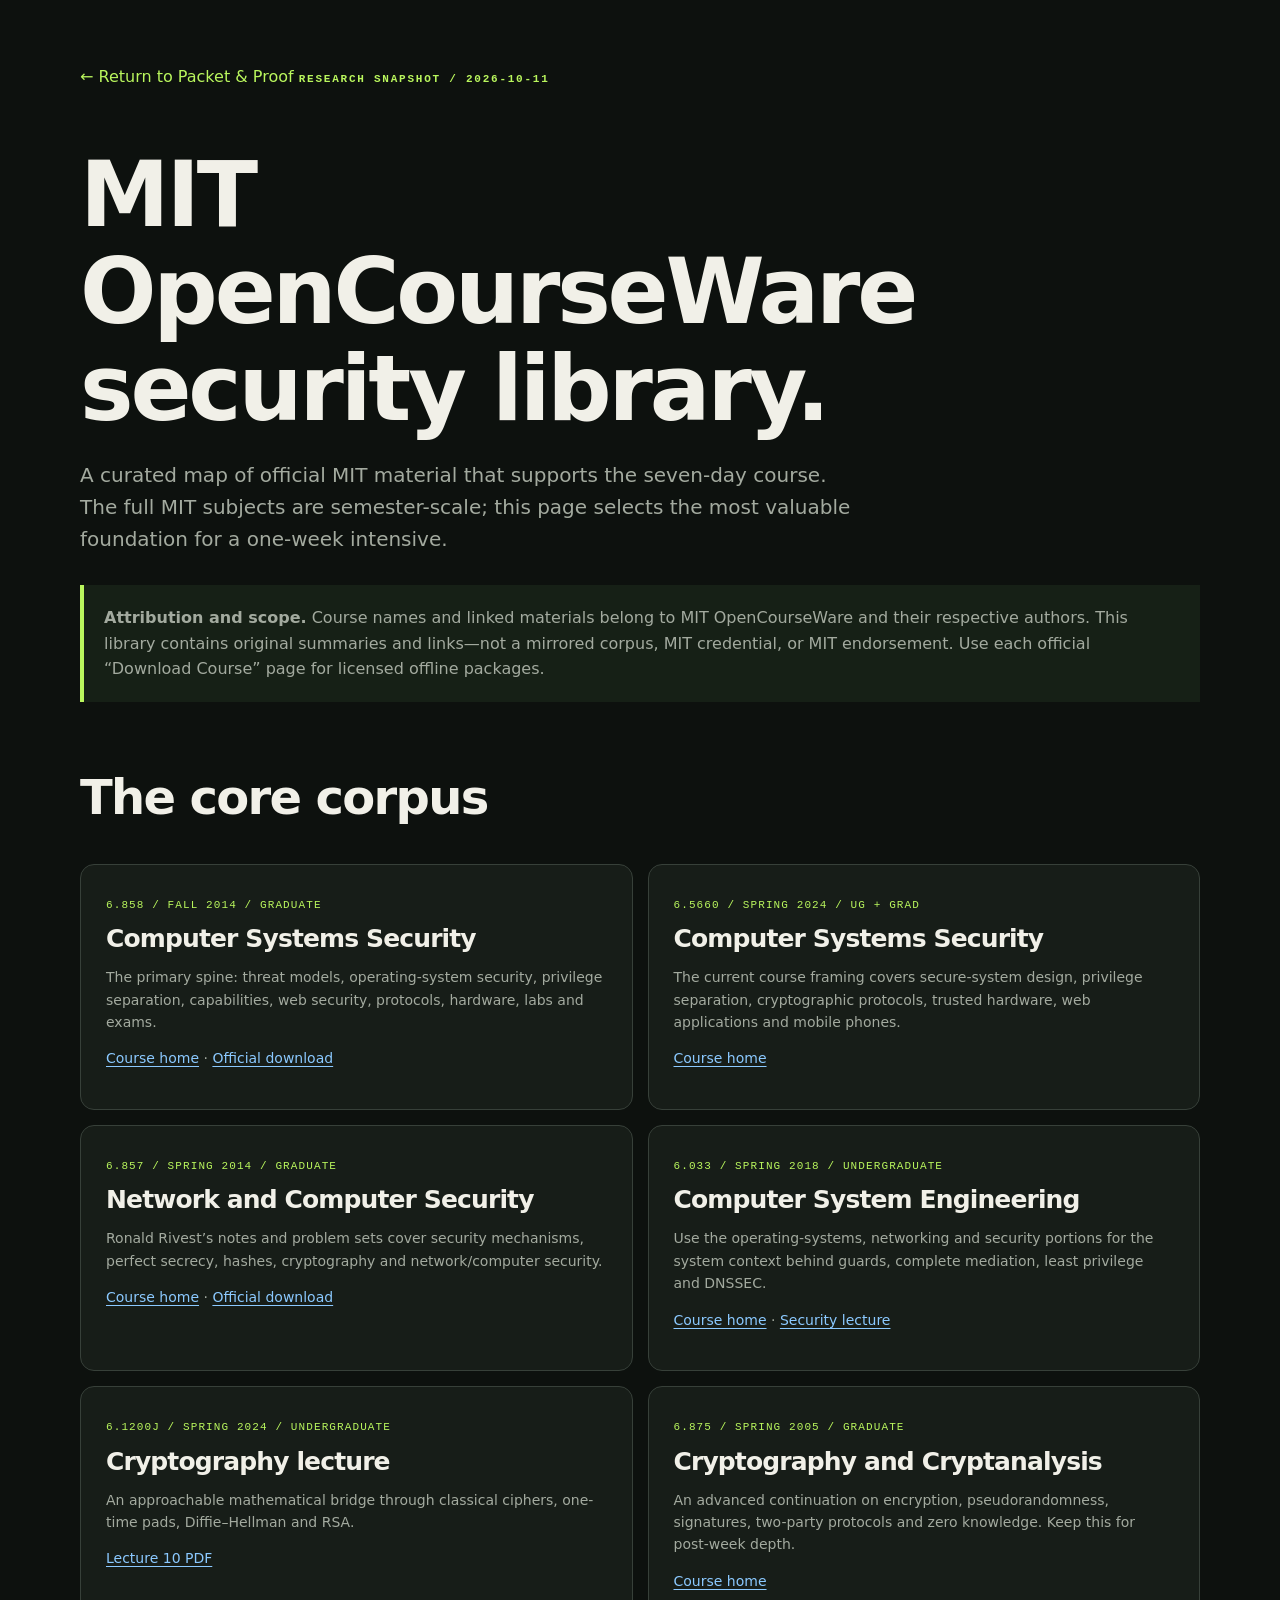
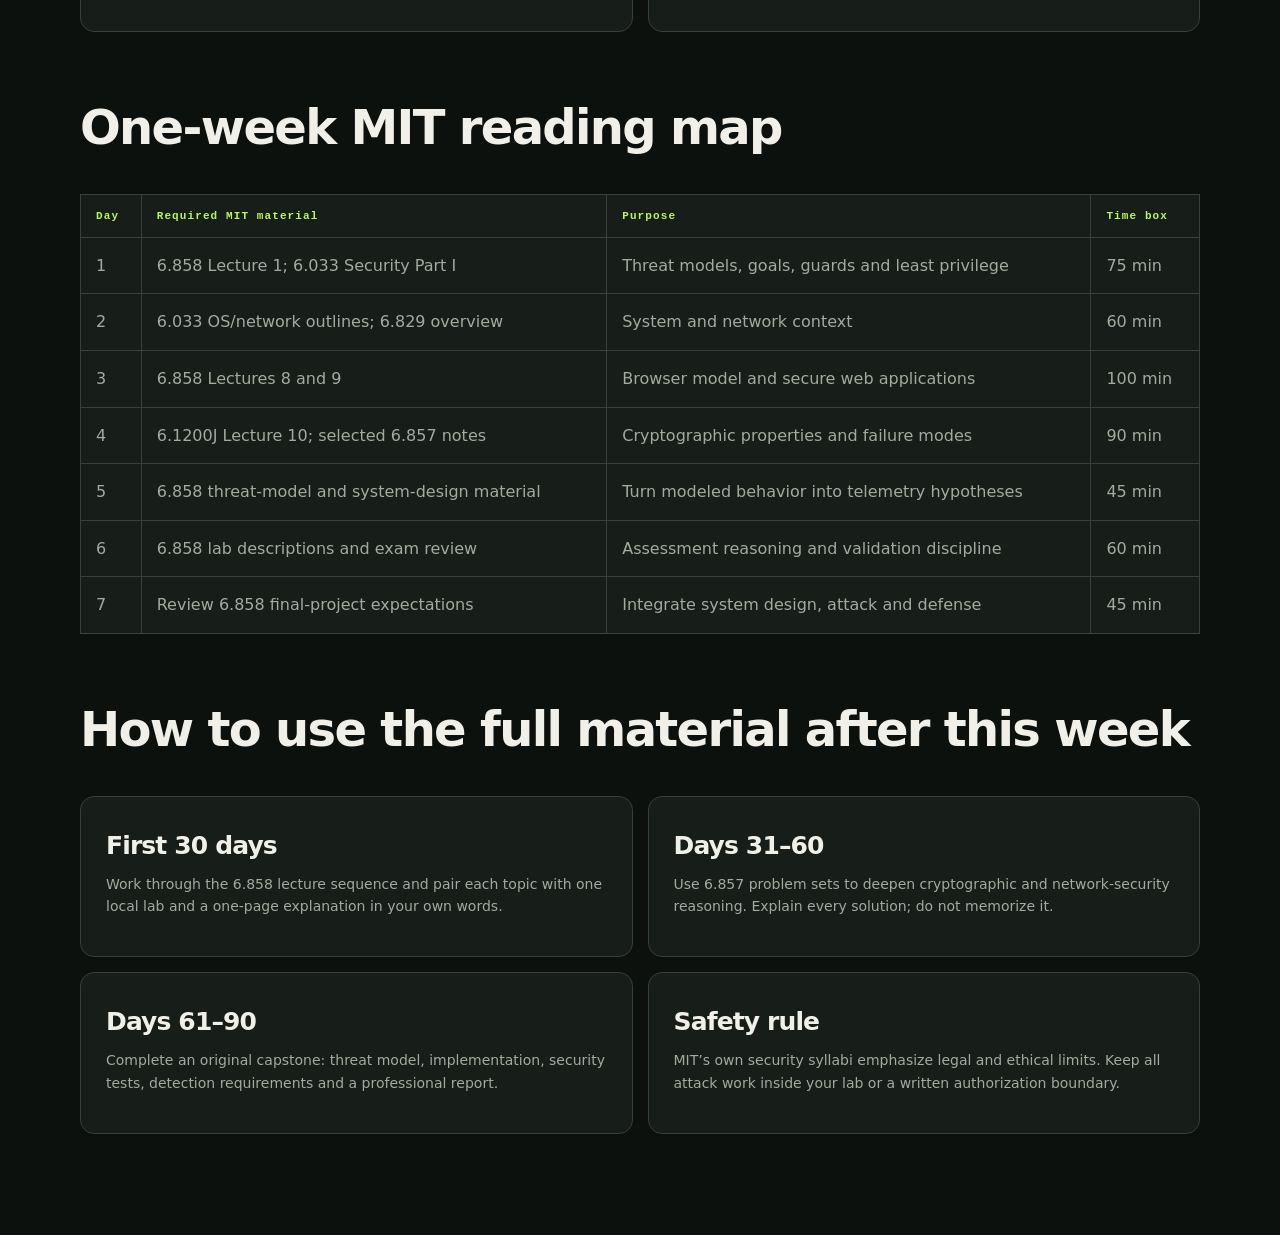
==== mit-ocw-library/index.html @ 9c045d11 "Publish one-week cybersecurity course" ====
<!doctype html>
<html lang="en">
  <head>
    <meta charset="UTF-8" />
    <meta name="viewport" content="width=device-width, initial-scale=1.0" />
    <title>MIT OCW Security Library — Packet &amp; Proof</title>
    <style>
      :root { color-scheme: dark; --ink:#0d110e; --panel:#171d18; --line:#374039; --paper:#f1f0e8; --muted:#a3aa9f; --mint:#b9f65d; --blue:#8bc9ff; }
      * { box-sizing:border-box; }
      body { margin:0; background:var(--ink); color:var(--paper); font:16px/1.6 Inter,system-ui,sans-serif; }
      main { width:min(1120px,calc(100% - 40px)); margin:auto; padding:64px 0 100px; }
      a { color:var(--blue); text-underline-offset:3px; }
      .back { display:inline-block; margin-bottom:42px; color:var(--mint); text-decoration:none; }
      .eyebrow { color:var(--mint); font:700 11px/1.2 ui-monospace,monospace; letter-spacing:.16em; }
      h1,h2,h3 { line-height:1.08; letter-spacing:-.035em; }
      h1 { max-width:900px; margin:14px 0 22px; font-size:clamp(46px,8vw,90px); }
      h2 { margin-top:70px; font-size:clamp(30px,5vw,48px); }
      .lede { max-width:780px; color:var(--muted); font-size:20px; }
      .notice { margin:30px 0; padding:20px; border-left:4px solid var(--mint); background:#162016; color:var(--muted); }
      .grid { display:grid; grid-template-columns:repeat(2,minmax(0,1fr)); gap:15px; }
      .card { padding:25px; border:1px solid var(--line); border-radius:14px; background:var(--panel); }
      .card h3 { margin:10px 0; font-size:25px; }
      .card p,.card li { color:var(--muted); font-size:14px; }
      .meta { color:var(--mint); font:11px ui-monospace,monospace; letter-spacing:.1em; }
      table { width:100%; border-collapse:collapse; background:var(--panel); }
      th,td { padding:15px; border:1px solid var(--line); text-align:left; vertical-align:top; }
      th { color:var(--mint); font:700 11px ui-monospace,monospace; letter-spacing:.1em; }
      td { color:var(--muted); }
      @media(max-width:700px){ .grid{grid-template-columns:1fr} table{display:block;overflow:auto} }
    </style>
  </head>
  <body>
    <main>
      <a class="back" href="../index.html#/resources">← Return to Packet &amp; Proof</a>
      <span class="eyebrow">RESEARCH SNAPSHOT / 2026-10-11</span>
      <h1>MIT OpenCourseWare security library.</h1>
      <p class="lede">A curated map of official MIT material that supports the seven-day course. The full MIT subjects are semester-scale; this page selects the most valuable foundation for a one-week intensive.</p>
      <div class="notice"><strong>Attribution and scope.</strong> Course names and linked materials belong to MIT OpenCourseWare and their respective authors. This library contains original summaries and links—not a mirrored corpus, MIT credential, or MIT endorsement. Use each official “Download Course” page for licensed offline packages.</div>

      <h2>The core corpus</h2>
      <div class="grid">
        <article class="card"><span class="meta">6.858 / FALL 2014 / GRADUATE</span><h3>Computer Systems Security</h3><p>The primary spine: threat models, operating-system security, privilege separation, capabilities, web security, protocols, hardware, labs and exams.</p><p><a href="https://ocw.mit.edu/courses/6-858-computer-systems-security-fall-2014/">Course home</a> · <a href="https://ocw.mit.edu/courses/6-858-computer-systems-security-fall-2014/download/">Official download</a></p></article>
        <article class="card"><span class="meta">6.5660 / SPRING 2024 / UG + GRAD</span><h3>Computer Systems Security</h3><p>The current course framing covers secure-system design, privilege separation, cryptographic protocols, trusted hardware, web applications and mobile phones.</p><p><a href="https://ocw.mit.edu/courses/6-5660-computer-systems-security-spring-2024/">Course home</a></p></article>
        <article class="card"><span class="meta">6.857 / SPRING 2014 / GRADUATE</span><h3>Network and Computer Security</h3><p>Ronald Rivest’s notes and problem sets cover security mechanisms, perfect secrecy, hashes, cryptography and network/computer security.</p><p><a href="https://ocw.mit.edu/courses/6-857-network-and-computer-security-spring-2014/">Course home</a> · <a href="https://ocw.mit.edu/courses/6-857-network-and-computer-security-spring-2014/download/">Official download</a></p></article>
        <article class="card"><span class="meta">6.033 / SPRING 2018 / UNDERGRADUATE</span><h3>Computer System Engineering</h3><p>Use the operating-systems, networking and security portions for the system context behind guards, complete mediation, least privilege and DNSSEC.</p><p><a href="https://ocw.mit.edu/courses/6-033-computer-system-engineering-spring-2018/">Course home</a> · <a href="https://ocw.mit.edu/courses/6-033-computer-system-engineering-spring-2018/pages/week-11/lecture-20-outline/">Security lecture</a></p></article>
        <article class="card"><span class="meta">6.1200J / SPRING 2024 / UNDERGRADUATE</span><h3>Cryptography lecture</h3><p>An approachable mathematical bridge through classical ciphers, one-time pads, Diffie–Hellman and RSA.</p><p><a href="https://ocw.mit.edu/courses/6-1200j-mathematics-for-computer-science-spring-2024/mit6_1200j_s24_lec10.pdf">Lecture 10 PDF</a></p></article>
        <article class="card"><span class="meta">6.875 / SPRING 2005 / GRADUATE</span><h3>Cryptography and Cryptanalysis</h3><p>An advanced continuation on encryption, pseudorandomness, signatures, two-party protocols and zero knowledge. Keep this for post-week depth.</p><p><a href="https://ocw.mit.edu/courses/6-875-cryptography-and-cryptanalysis-spring-2005/">Course home</a></p></article>
      </div>

      <h2>One-week MIT reading map</h2>
      <table>
        <thead><tr><th>Day</th><th>Required MIT material</th><th>Purpose</th><th>Time box</th></tr></thead>
        <tbody>
          <tr><td>1</td><td>6.858 Lecture 1; 6.033 Security Part I</td><td>Threat models, goals, guards and least privilege</td><td>75 min</td></tr>
          <tr><td>2</td><td>6.033 OS/network outlines; 6.829 overview</td><td>System and network context</td><td>60 min</td></tr>
          <tr><td>3</td><td>6.858 Lectures 8 and 9</td><td>Browser model and secure web applications</td><td>100 min</td></tr>
          <tr><td>4</td><td>6.1200J Lecture 10; selected 6.857 notes</td><td>Cryptographic properties and failure modes</td><td>90 min</td></tr>
          <tr><td>5</td><td>6.858 threat-model and system-design material</td><td>Turn modeled behavior into telemetry hypotheses</td><td>45 min</td></tr>
          <tr><td>6</td><td>6.858 lab descriptions and exam review</td><td>Assessment reasoning and validation discipline</td><td>60 min</td></tr>
          <tr><td>7</td><td>Review 6.858 final-project expectations</td><td>Integrate system design, attack and defense</td><td>45 min</td></tr>
        </tbody>
      </table>

      <h2>How to use the full material after this week</h2>
      <div class="grid">
        <article class="card"><h3>First 30 days</h3><p>Work through the 6.858 lecture sequence and pair each topic with one local lab and a one-page explanation in your own words.</p></article>
        <article class="card"><h3>Days 31–60</h3><p>Use 6.857 problem sets to deepen cryptographic and network-security reasoning. Explain every solution; do not memorize it.</p></article>
        <article class="card"><h3>Days 61–90</h3><p>Complete an original capstone: threat model, implementation, security tests, detection requirements and a professional report.</p></article>
        <article class="card"><h3>Safety rule</h3><p>MIT’s own security syllabi emphasize legal and ethical limits. Keep all attack work inside your lab or a written authorization boundary.</p></article>
      </div>
    </main>
  </body>
</html>
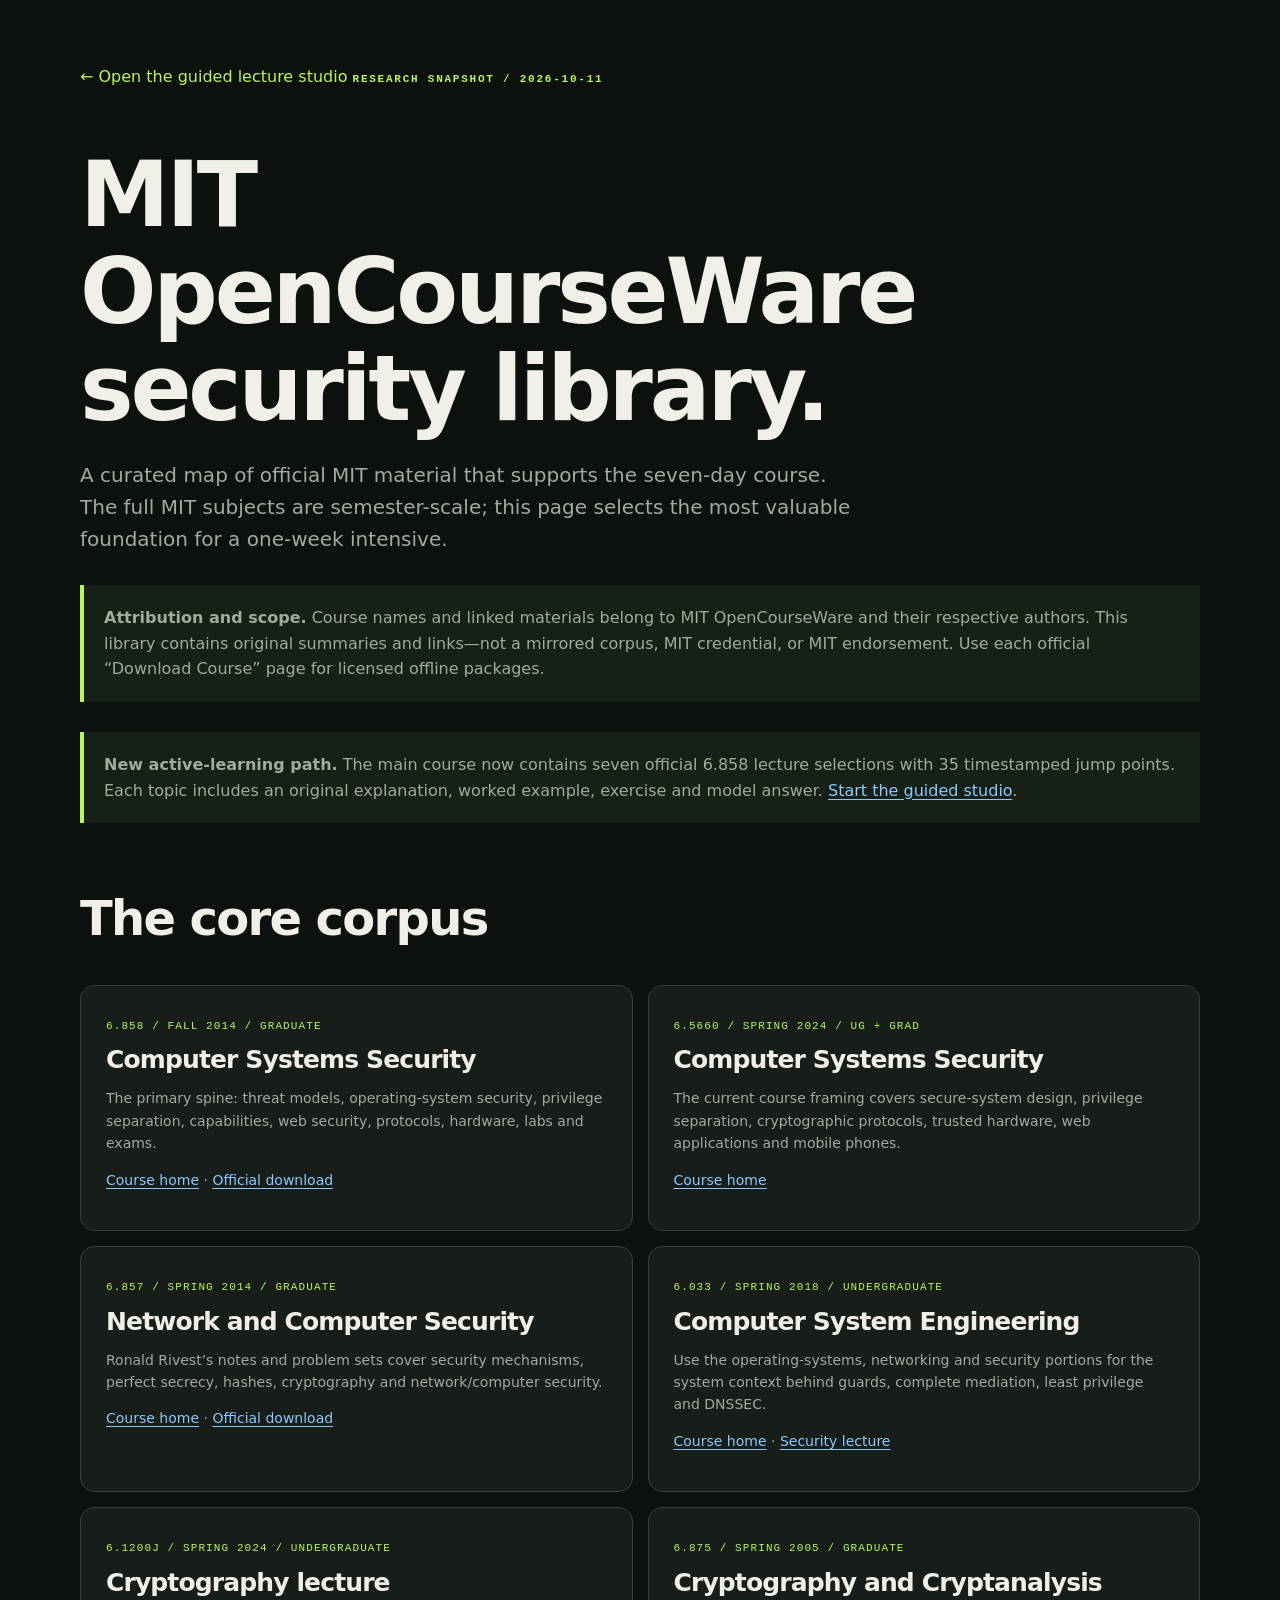
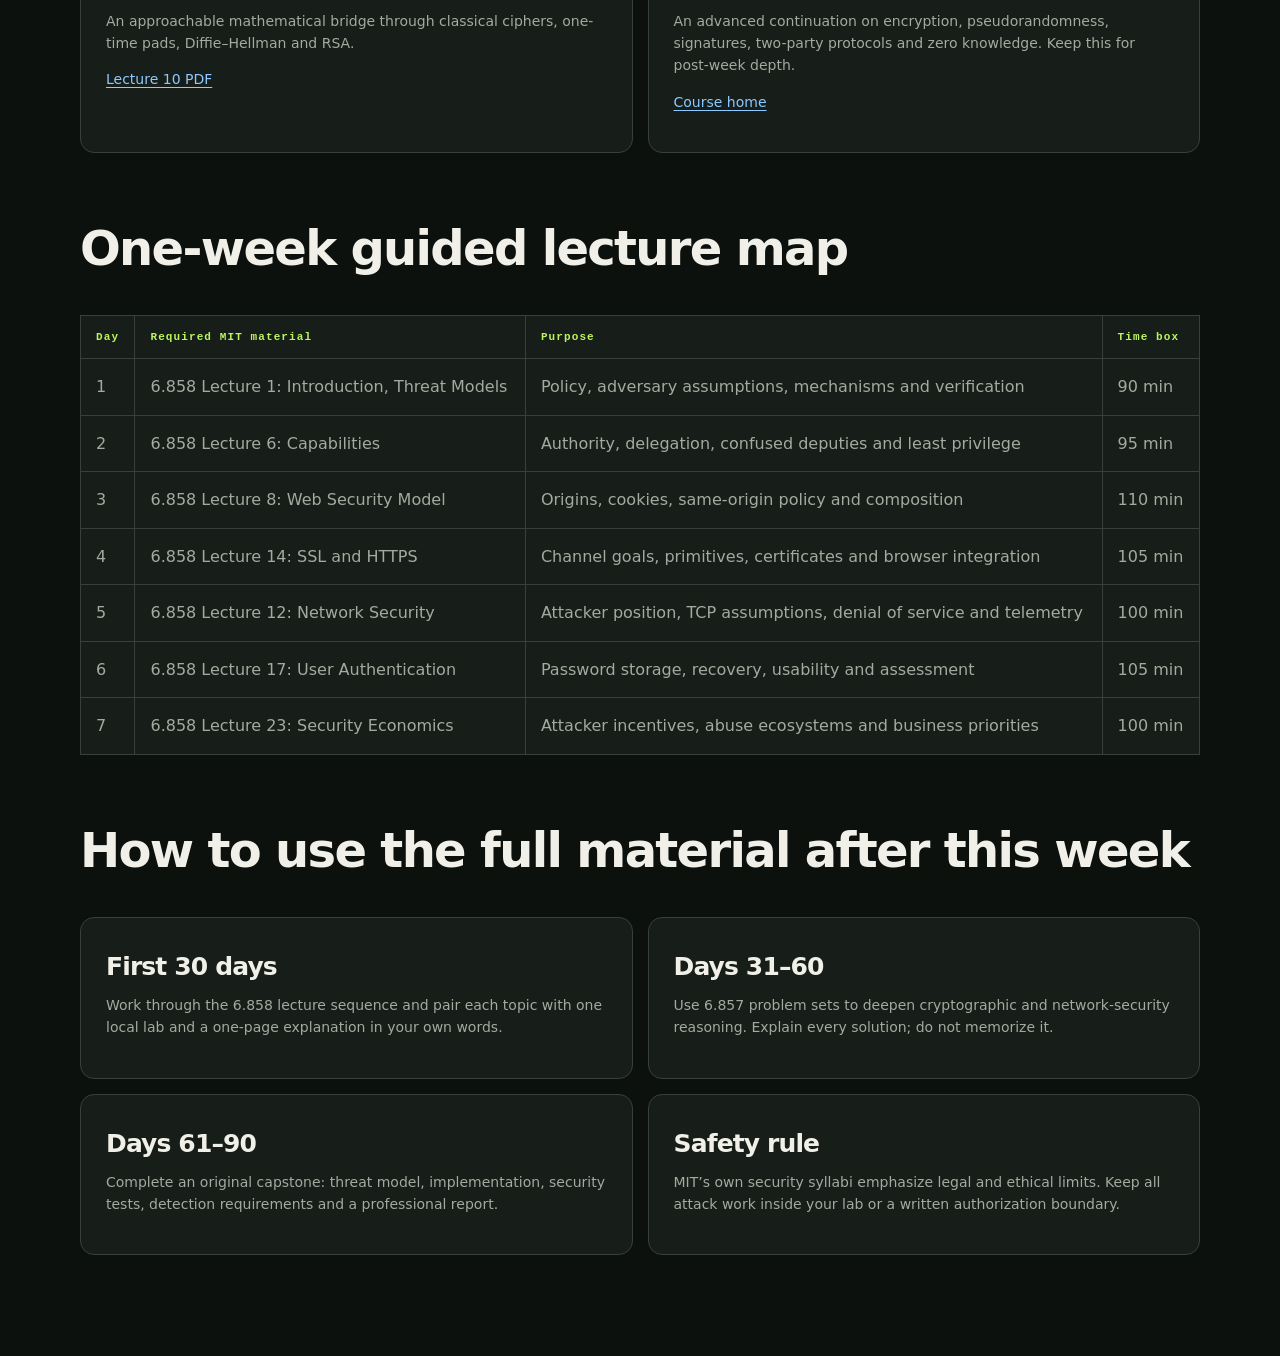
==== commit d6c243c5: "Add guided MIT lecture studio" ====
--- a/mit-ocw-library/index.html
+++ b/mit-ocw-library/index.html
@@ -31,11 +31,13 @@
   </head>
   <body>
     <main>
-      <a class="back" href="../index.html#/resources">← Return to Packet &amp; Proof</a>
+      <a class="back" href="../index.html#/mit">← Open the guided lecture studio</a>
       <span class="eyebrow">RESEARCH SNAPSHOT / 2026-10-11</span>
       <h1>MIT OpenCourseWare security library.</h1>
       <p class="lede">A curated map of official MIT material that supports the seven-day course. The full MIT subjects are semester-scale; this page selects the most valuable foundation for a one-week intensive.</p>
       <div class="notice"><strong>Attribution and scope.</strong> Course names and linked materials belong to MIT OpenCourseWare and their respective authors. This library contains original summaries and links—not a mirrored corpus, MIT credential, or MIT endorsement. Use each official “Download Course” page for licensed offline packages.</div>
+
+      <div class="notice"><strong>New active-learning path.</strong> The main course now contains seven official 6.858 lecture selections with 35 timestamped jump points. Each topic includes an original explanation, worked example, exercise and model answer. <a href="../index.html#/mit">Start the guided studio</a>.</div>
 
       <h2>The core corpus</h2>
       <div class="grid">
@@ -47,17 +49,17 @@
         <article class="card"><span class="meta">6.875 / SPRING 2005 / GRADUATE</span><h3>Cryptography and Cryptanalysis</h3><p>An advanced continuation on encryption, pseudorandomness, signatures, two-party protocols and zero knowledge. Keep this for post-week depth.</p><p><a href="https://ocw.mit.edu/courses/6-875-cryptography-and-cryptanalysis-spring-2005/">Course home</a></p></article>
       </div>
 
-      <h2>One-week MIT reading map</h2>
+      <h2>One-week guided lecture map</h2>
       <table>
         <thead><tr><th>Day</th><th>Required MIT material</th><th>Purpose</th><th>Time box</th></tr></thead>
         <tbody>
-          <tr><td>1</td><td>6.858 Lecture 1; 6.033 Security Part I</td><td>Threat models, goals, guards and least privilege</td><td>75 min</td></tr>
-          <tr><td>2</td><td>6.033 OS/network outlines; 6.829 overview</td><td>System and network context</td><td>60 min</td></tr>
-          <tr><td>3</td><td>6.858 Lectures 8 and 9</td><td>Browser model and secure web applications</td><td>100 min</td></tr>
-          <tr><td>4</td><td>6.1200J Lecture 10; selected 6.857 notes</td><td>Cryptographic properties and failure modes</td><td>90 min</td></tr>
-          <tr><td>5</td><td>6.858 threat-model and system-design material</td><td>Turn modeled behavior into telemetry hypotheses</td><td>45 min</td></tr>
-          <tr><td>6</td><td>6.858 lab descriptions and exam review</td><td>Assessment reasoning and validation discipline</td><td>60 min</td></tr>
-          <tr><td>7</td><td>Review 6.858 final-project expectations</td><td>Integrate system design, attack and defense</td><td>45 min</td></tr>
+          <tr><td>1</td><td>6.858 Lecture 1: Introduction, Threat Models</td><td>Policy, adversary assumptions, mechanisms and verification</td><td>90 min</td></tr>
+          <tr><td>2</td><td>6.858 Lecture 6: Capabilities</td><td>Authority, delegation, confused deputies and least privilege</td><td>95 min</td></tr>
+          <tr><td>3</td><td>6.858 Lecture 8: Web Security Model</td><td>Origins, cookies, same-origin policy and composition</td><td>110 min</td></tr>
+          <tr><td>4</td><td>6.858 Lecture 14: SSL and HTTPS</td><td>Channel goals, primitives, certificates and browser integration</td><td>105 min</td></tr>
+          <tr><td>5</td><td>6.858 Lecture 12: Network Security</td><td>Attacker position, TCP assumptions, denial of service and telemetry</td><td>100 min</td></tr>
+          <tr><td>6</td><td>6.858 Lecture 17: User Authentication</td><td>Password storage, recovery, usability and assessment</td><td>105 min</td></tr>
+          <tr><td>7</td><td>6.858 Lecture 23: Security Economics</td><td>Attacker incentives, abuse ecosystems and business priorities</td><td>100 min</td></tr>
         </tbody>
       </table>
 
